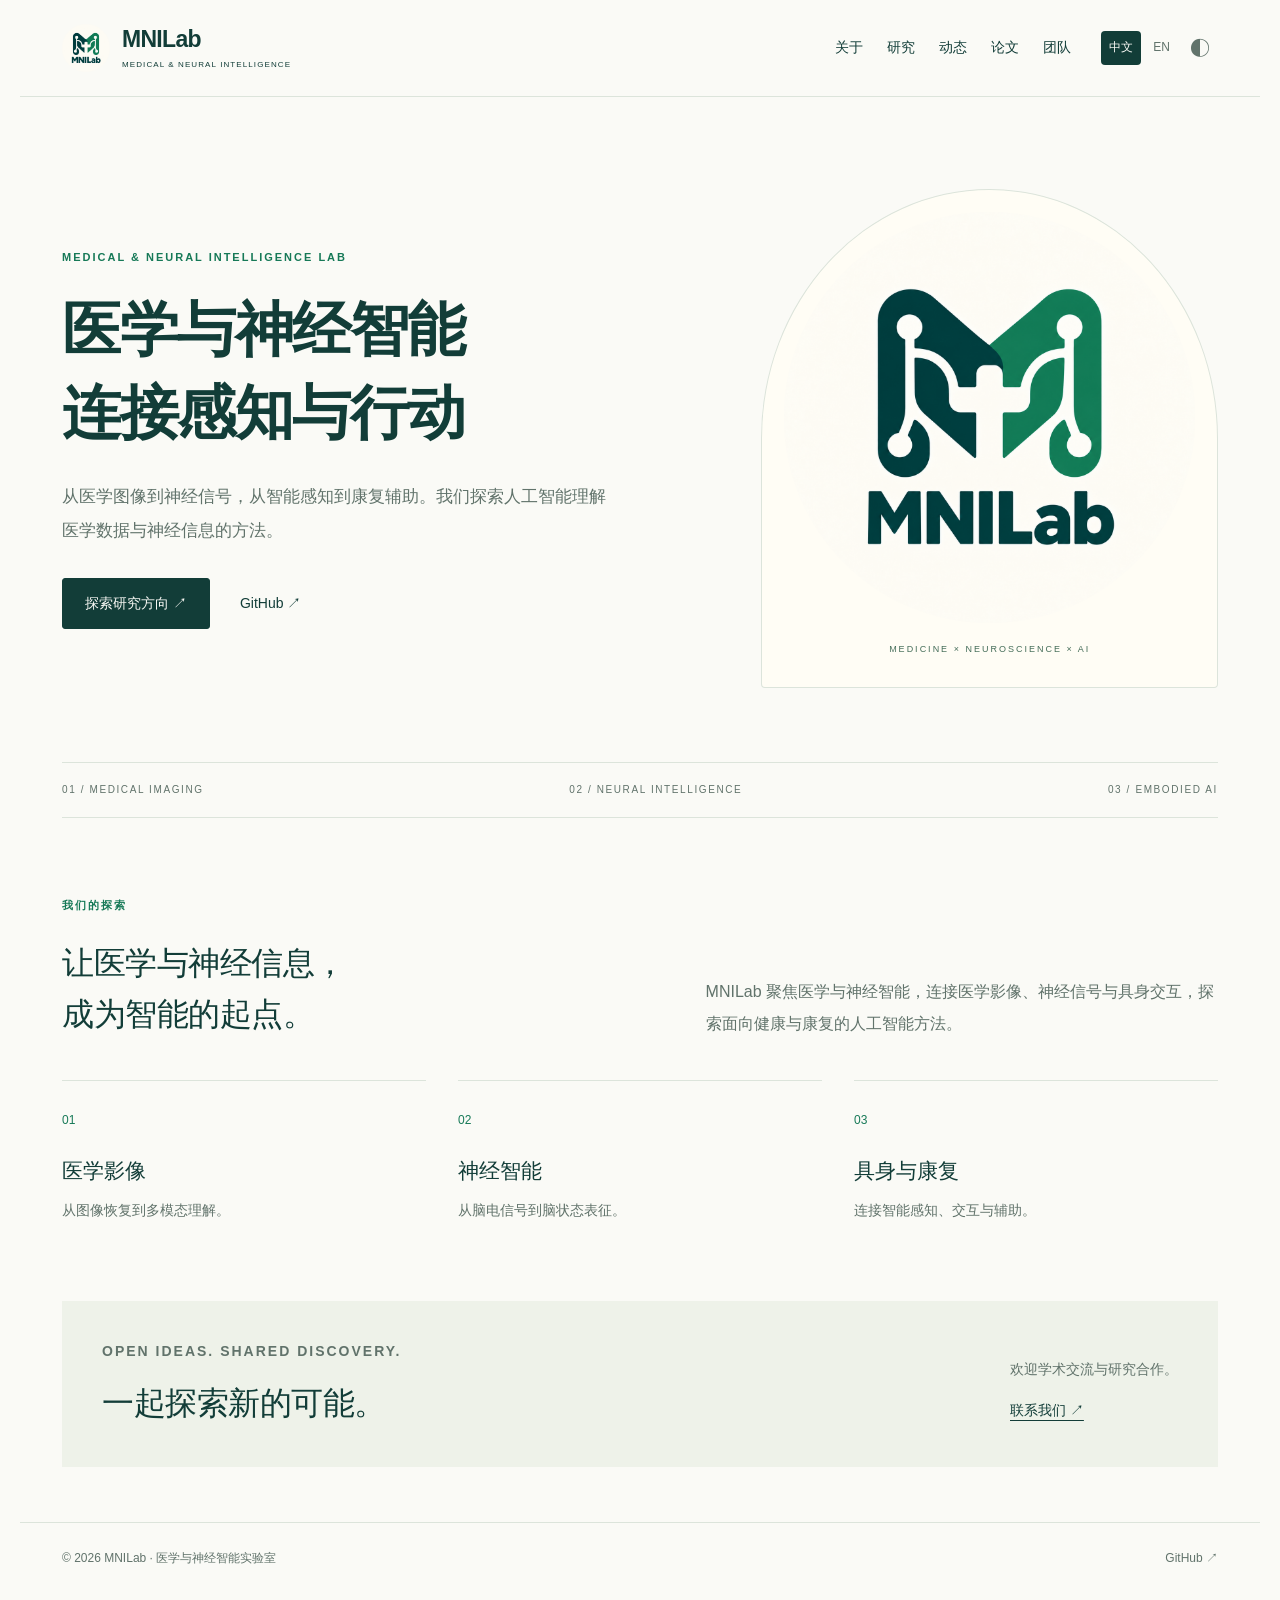
==== index.html @ 610d504a "Launch bilingual MNILab website" ====
<!doctype html><html lang="zh-CN"><head><meta charset="utf-8"><meta name="viewport" content="width=device-width,initial-scale=1"><meta name="description" content="MNILab · 医学与神经智能实验室 · Medical and Neural Intelligence Lab"><title>MNILab | 医学与神经智能实验室</title><link rel="icon" href="logo.png"><link rel="stylesheet" href="style.css"><script src="script.js" defer></script></head><body><a class="skip" href="#main">Skip to content</a><header><a class="brand" href="#"><img src="logo.png" alt=""><strong>MNILab<span>MEDICAL & NEURAL INTELLIGENCE</span></strong></a><nav aria-label="Main navigation"><a href="#about"><span class="" data-zh="关于" data-en="About">关于</span></a><a href="research.html"><span class="" data-zh="研究" data-en="Research">研究</span></a><a href="news.html"><span class="" data-zh="动态" data-en="News">动态</span></a><a href="publications.html"><span class="" data-zh="论文" data-en="Publications">论文</span></a><a href="people.html"><span class="" data-zh="团队" data-en="People">团队</span></a></nav><div class="controls"><button data-lang="zh" aria-pressed="true">中文</button><button data-lang="en" aria-pressed="false">EN</button><button id="theme" aria-label="切换明暗主题" aria-pressed="false">◐</button></div></header><main id="main"><section class="hero" id="about"><div><p class="eyebrow">MEDICAL & NEURAL INTELLIGENCE LAB</p><h1 class="" data-zh="医学与神经智能&lt;br&gt;连接感知与行动" data-en="Medical &amp; Neural&lt;br&gt;Intelligence">医学与神经智能<br>连接感知与行动</h1><p class="lead" data-zh="从医学图像到神经信号，从智能感知到康复辅助。我们探索人工智能理解医学数据与神经信息的方法。" data-en="From medical images to neural signals, from intelligent perception to rehabilitation assistance. We explore AI methods for understanding medical data and neural information.">从医学图像到神经信号，从智能感知到康复辅助。我们探索人工智能理解医学数据与神经信息的方法。</p><div class="actions"><a class="button" href="research.html"><span class="" data-zh="探索研究方向 ↗" data-en="Explore our research ↗">探索研究方向 ↗</span></a><a href="https://github.com/MNILab-CN" target="_blank" rel="noopener">GitHub ↗</a></div></div><figure class="hero-mark"><img src="logo.png" alt="MNILab logo"><figcaption>MEDICINE × NEUROSCIENCE × AI</figcaption></figure></section><div class="discipline-strip"><span>01 / MEDICAL IMAGING</span><span>02 / NEURAL INTELLIGENCE</span><span>03 / EMBODIED AI</span></div><section class="overview"><div><p class="eyebrow" data-zh="我们的探索" data-en="OUR FOCUS">我们的探索</p><h2 class="" data-zh="让医学与神经信息，&lt;br&gt;成为智能的起点。" data-en="Intelligence begins with&lt;br&gt;medical and neural insight.">让医学与神经信息，<br>成为智能的起点。</h2></div><p class="" data-zh="MNILab 聚焦医学与神经智能，连接医学影像、神经信号与具身交互，探索面向健康与康复的人工智能方法。" data-en="MNILab explores medical and neural intelligence, connecting medical imaging, neural signals and embodied interaction to develop AI methods for health and rehabilitation.">MNILab 聚焦医学与神经智能，连接医学影像、神经信号与具身交互，探索面向健康与康复的人工智能方法。</p></section><div class="research-grid"><article><span class="index">01</span><h3 class="" data-zh="医学影像" data-en="Medical imaging">医学影像</h3><p class="" data-zh="从图像恢复到多模态理解。" data-en="From image restoration to multimodal understanding.">从图像恢复到多模态理解。</p></article><article><span class="index">02</span><h3 class="" data-zh="神经智能" data-en="Neural intelligence">神经智能</h3><p class="" data-zh="从脑电信号到脑状态表征。" data-en="From EEG signals to brain-state representations.">从脑电信号到脑状态表征。</p></article><article><span class="index">03</span><h3 class="" data-zh="具身与康复" data-en="Embodied AI &amp; rehabilitation">具身与康复</h3><p class="" data-zh="连接智能感知、交互与辅助。" data-en="Connecting intelligent perception, interaction and assistance.">连接智能感知、交互与辅助。</p></article></div><section class="contact"><div><p class="eyebrow">OPEN IDEAS. SHARED DISCOVERY.</p><h2 class="" data-zh="一起探索新的可能。" data-en="Explore what comes next.">一起探索新的可能。</h2></div><div><p class="" data-zh="欢迎学术交流与研究合作。" data-en="We welcome academic exchange and research collaboration.">欢迎学术交流与研究合作。</p><a href="mailto:Jf.Jacob.Wang@gmail.com"><span class="" data-zh="联系我们 ↗" data-en="Get in touch ↗">联系我们 ↗</span></a></div></section></main><footer><span>© 2026 MNILab · <span class="" data-zh="医学与神经智能实验室" data-en="Medical and Neural Intelligence Lab">医学与神经智能实验室</span></span><a href="https://github.com/MNILab-CN">GitHub ↗</a></footer></body></html>
---- style.css ----
:root{--bg:#fafaf6;--ink:#123d38;--muted:#61736b;--line:#dce4db;--accent:#167957;--panel:#eef2e9}*{box-sizing:border-box}html{scroll-behavior:smooth;scroll-padding-top:100px}body{margin:0;background:var(--bg);color:var(--ink);font:16px/1.8 "PingFang SC","Microsoft YaHei",-apple-system,BlinkMacSystemFont,"Segoe UI",sans-serif;-webkit-font-smoothing:antialiased}a{color:inherit;text-decoration:none}a:hover{color:var(--accent)}a:focus-visible,button:focus-visible{outline:2px solid var(--accent);outline-offset:6px}button{font:inherit;cursor:pointer}header,main,footer{max-width:1240px;margin:auto}header{display:flex;align-items:center;gap:30px;padding:24px 42px;border-bottom:1px solid var(--line)}.brand{display:flex;align-items:center;gap:12px;margin-right:auto}.brand img{width:48px;height:48px;object-fit:cover;border-radius:50%}.brand strong{font-size:23px;line-height:1.2;letter-spacing:-.7px}.brand strong span{display:block;font-size:8px;font-weight:500;letter-spacing:1.1px;margin-top:6px}nav{display:flex;gap:24px;font-size:14px}.controls{display:flex;gap:4px}.controls button{border:0;background:none;color:var(--muted);font-size:12px;padding:6px 8px;border-radius:4px}.controls button[aria-pressed=true]{background:var(--ink);color:var(--bg)}#theme{font-size:20px;line-height:1}main{padding:0 42px}.hero{display:grid;grid-template-columns:1.4fr 1fr;align-items:center;gap:60px;padding:92px 0 74px}.eyebrow{font-size:11px;letter-spacing:2px;font-weight:600;color:var(--accent);margin:0 0 22px}h1{font-size:clamp(38px,4.6vw,60px);line-height:1.4;letter-spacing:-1.5px;margin:0 0 26px;font-weight:600}html[lang=en] h1{font-size:64px;line-height:1.12;letter-spacing:-3px}.lead{max-width:560px;color:var(--muted);font-size:17px;line-height:2;margin:0 0 30px}.actions{display:flex;align-items:center;gap:30px;font-size:14px}.button{display:inline-block;padding:12px 22px;border:1px solid var(--ink);border-radius:3px;background:var(--ink);color:var(--bg)}.button:hover{background:var(--accent);color:var(--bg);border-color:var(--accent)}.hero-mark{margin:0;position:relative;border:1px solid var(--line);padding:22px;background:#fffdf5;border-radius:50% 50% 4px 4px}.hero-mark img{display:block;width:100%;border-radius:50%}.hero-mark figcaption{text-align:center;font-size:9px;letter-spacing:2px;color:#456d59;margin:18px 0 8px}.discipline-strip{display:flex;justify-content:space-between;border-top:1px solid var(--line);border-bottom:1px solid var(--line);padding:18px 0;font-size:10px;letter-spacing:1.6px;color:var(--muted)}.overview{display:grid;grid-template-columns:1.1fr 1fr;gap:80px;padding:78px 0 40px;align-items:end}h2{font-size:32px;font-weight:500;line-height:1.6;letter-spacing:-.5px;margin:0}.overview>p{font-size:16px;color:var(--muted);line-height:2;margin:0}.research-grid{display:grid;grid-template-columns:repeat(3,1fr);gap:32px;padding-bottom:78px}.research-grid article{border-top:1px solid var(--line);padding-top:24px}.index{font-size:12px;color:var(--accent)}h3{font-size:21px;font-weight:500;margin:18px 0 8px}.research-grid p{color:var(--muted);font-size:14px;margin:0}.contact{padding:38px 40px;background:var(--panel);display:flex;align-items:center;justify-content:space-between;gap:35px;margin-bottom:55px}.contact .eyebrow{margin-bottom:14px}.contact p{color:var(--muted);font-size:14px}.contact a{font-size:14px;text-decoration:underline;text-underline-offset:5px}footer{padding:25px 42px 35px;border-top:1px solid var(--line);display:flex;justify-content:space-between;font-size:12px;color:var(--muted)}.placeholder{min-height:65vh;padding:100px 0}.skip{position:absolute;top:-100px}.skip:focus{top:0;background:var(--bg);padding:10px}html[data-theme=dark]{color-scheme:dark;--bg:#11231f;--ink:#e3ede5;--muted:#a6b9ac;--line:#32473d;--accent:#94cdb0;--panel:#1c332b}html[data-theme=dark] .hero-mark{border-color:#45634f}@media(max-width:1000px){header{flex-wrap:wrap;gap:16px}nav{order:3;width:100%;justify-content:center}.hero{gap:35px;padding-top:65px}html[lang=en] h1{font-size:48px}.overview{gap:35px}}@media(max-width:650px){header,main,footer{padding-left:22px;padding-right:22px}.brand strong{font-size:21px}.brand strong span{font-size:7px}nav{justify-content:space-between;gap:10px;font-size:13px}.hero{grid-template-columns:1fr;gap:35px;padding:48px 0}.hero-mark{max-width:285px;justify-self:center;padding:15px}.hero h1{font-size:36px;letter-spacing:0}html[lang=en] .hero h1{font-size:45px}.lead{font-size:15px}.eyebrow{font-size:9px;letter-spacing:1.5px}.discipline-strip{flex-wrap:wrap;gap:8px 20px;font-size:8px;letter-spacing:.8px}.overview{grid-template-columns:1fr;gap:22px;padding-top:48px}h2{font-size:27px}.research-grid{grid-template-columns:1fr;gap:26px;padding-bottom:45px}.research-grid article{padding-top:15px}h3{margin-top:10px}.contact{padding:26px;display:block}.contact>div+div{margin-top:22px}footer{font-size:10px;gap:20px}.placeholder{padding:60px 0}.placeholder h1{font-size:38px}}@media(prefers-reduced-motion:reduce){html{scroll-behavior:auto}}
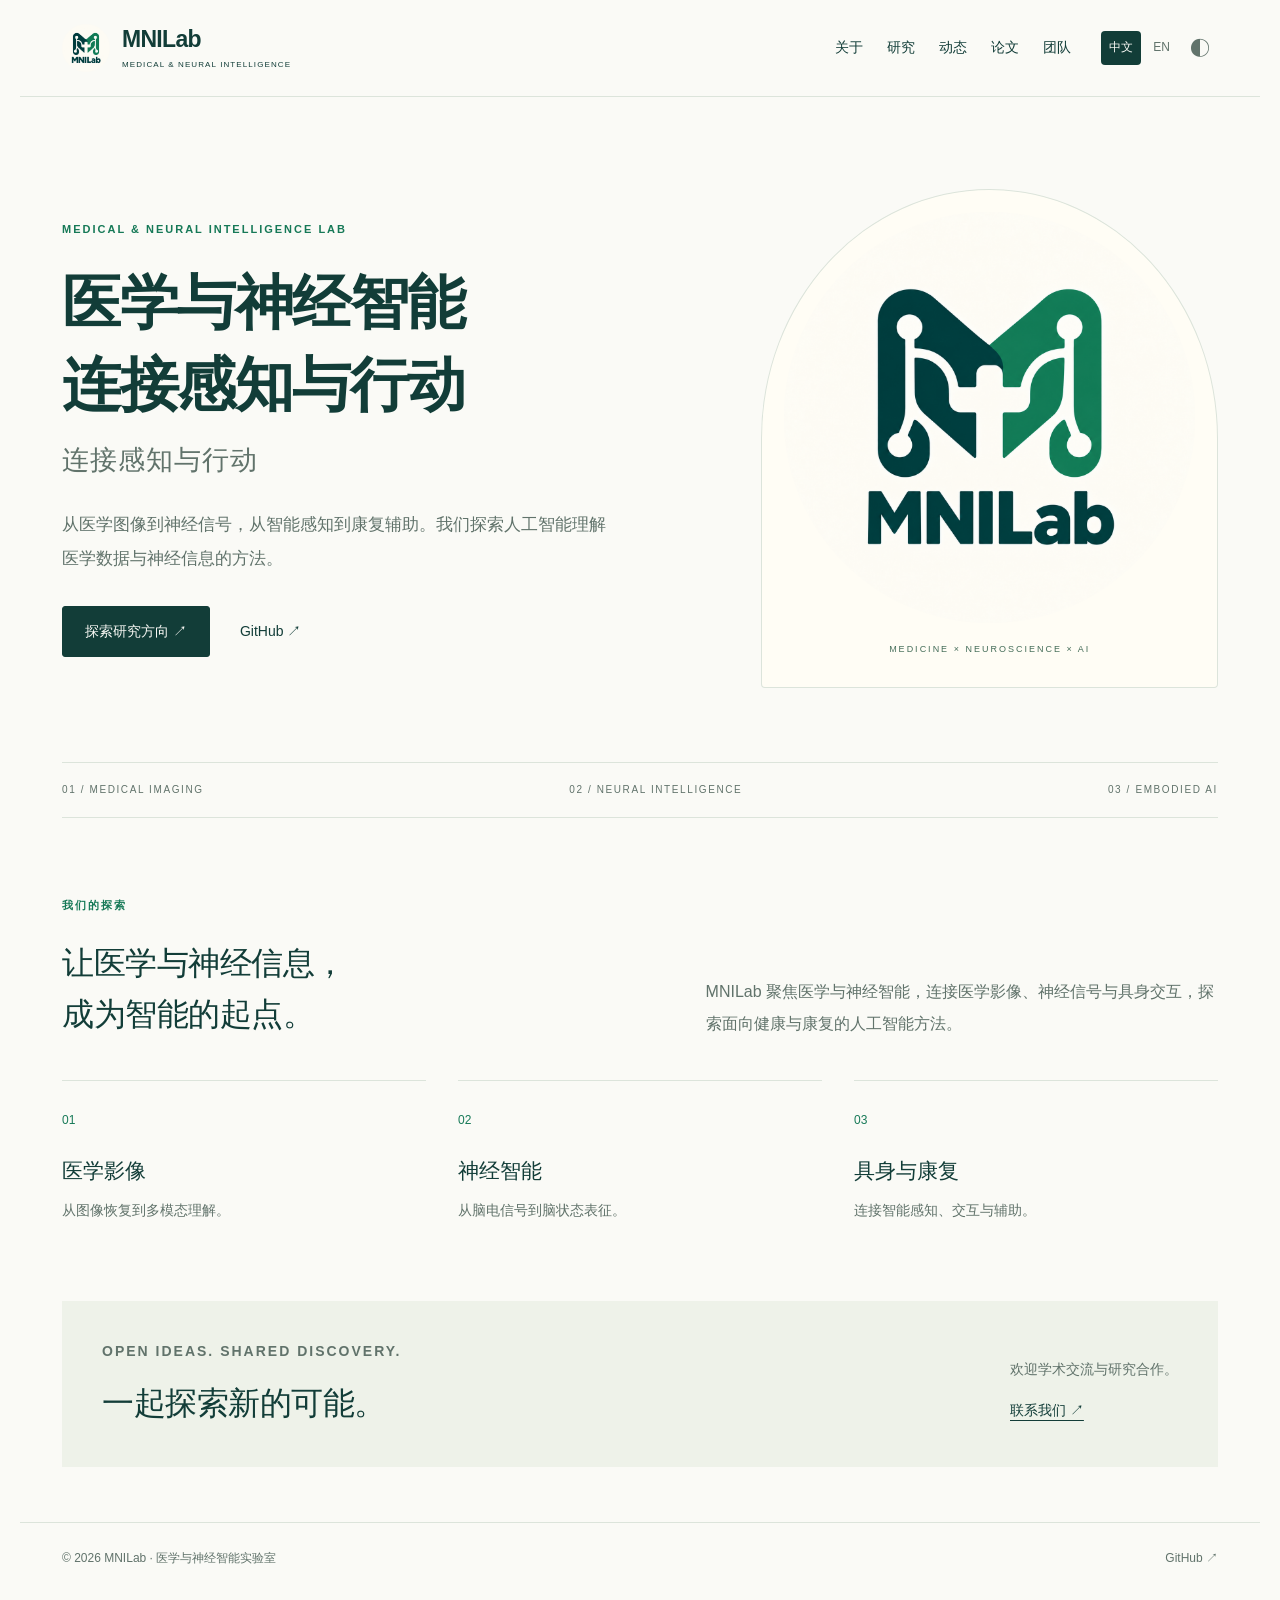
==== commit 1f86757a: "Make homepage tagline smaller than lab name" ====
--- a/index.html
+++ b/index.html
@@ -1 +1 @@
-<!doctype html><html lang="zh-CN"><head><meta charset="utf-8"><meta name="viewport" content="width=device-width,initial-scale=1"><meta name="description" content="MNILab · 医学与神经智能实验室 · Medical and Neural Intelligence Lab"><title>MNILab | 医学与神经智能实验室</title><link rel="icon" href="logo.png"><link rel="stylesheet" href="style.css"><script src="script.js" defer></script></head><body><a class="skip" href="#main">Skip to content</a><header><a class="brand" href="#"><img src="logo.png" alt=""><strong>MNILab<span>MEDICAL & NEURAL INTELLIGENCE</span></strong></a><nav aria-label="Main navigation"><a href="#about"><span class="" data-zh="关于" data-en="About">关于</span></a><a href="research.html"><span class="" data-zh="研究" data-en="Research">研究</span></a><a href="news.html"><span class="" data-zh="动态" data-en="News">动态</span></a><a href="publications.html"><span class="" data-zh="论文" data-en="Publications">论文</span></a><a href="people.html"><span class="" data-zh="团队" data-en="People">团队</span></a></nav><div class="controls"><button data-lang="zh" aria-pressed="true">中文</button><button data-lang="en" aria-pressed="false">EN</button><button id="theme" aria-label="切换明暗主题" aria-pressed="false">◐</button></div></header><main id="main"><section class="hero" id="about"><div><p class="eyebrow">MEDICAL & NEURAL INTELLIGENCE LAB</p><h1 class="" data-zh="医学与神经智能&lt;br&gt;连接感知与行动" data-en="Medical &amp; Neural&lt;br&gt;Intelligence">医学与神经智能<br>连接感知与行动</h1><p class="lead" data-zh="从医学图像到神经信号，从智能感知到康复辅助。我们探索人工智能理解医学数据与神经信息的方法。" data-en="From medical images to neural signals, from intelligent perception to rehabilitation assistance. We explore AI methods for understanding medical data and neural information.">从医学图像到神经信号，从智能感知到康复辅助。我们探索人工智能理解医学数据与神经信息的方法。</p><div class="actions"><a class="button" href="research.html"><span class="" data-zh="探索研究方向 ↗" data-en="Explore our research ↗">探索研究方向 ↗</span></a><a href="https://github.com/MNILab-CN" target="_blank" rel="noopener">GitHub ↗</a></div></div><figure class="hero-mark"><img src="logo.png" alt="MNILab logo"><figcaption>MEDICINE × NEUROSCIENCE × AI</figcaption></figure></section><div class="discipline-strip"><span>01 / MEDICAL IMAGING</span><span>02 / NEURAL INTELLIGENCE</span><span>03 / EMBODIED AI</span></div><section class="overview"><div><p class="eyebrow" data-zh="我们的探索" data-en="OUR FOCUS">我们的探索</p><h2 class="" data-zh="让医学与神经信息，&lt;br&gt;成为智能的起点。" data-en="Intelligence begins with&lt;br&gt;medical and neural insight.">让医学与神经信息，<br>成为智能的起点。</h2></div><p class="" data-zh="MNILab 聚焦医学与神经智能，连接医学影像、神经信号与具身交互，探索面向健康与康复的人工智能方法。" data-en="MNILab explores medical and neural intelligence, connecting medical imaging, neural signals and embodied interaction to develop AI methods for health and rehabilitation.">MNILab 聚焦医学与神经智能，连接医学影像、神经信号与具身交互，探索面向健康与康复的人工智能方法。</p></section><div class="research-grid"><article><span class="index">01</span><h3 class="" data-zh="医学影像" data-en="Medical imaging">医学影像</h3><p class="" data-zh="从图像恢复到多模态理解。" data-en="From image restoration to multimodal understanding.">从图像恢复到多模态理解。</p></article><article><span class="index">02</span><h3 class="" data-zh="神经智能" data-en="Neural intelligence">神经智能</h3><p class="" data-zh="从脑电信号到脑状态表征。" data-en="From EEG signals to brain-state representations.">从脑电信号到脑状态表征。</p></article><article><span class="index">03</span><h3 class="" data-zh="具身与康复" data-en="Embodied AI &amp; rehabilitation">具身与康复</h3><p class="" data-zh="连接智能感知、交互与辅助。" data-en="Connecting intelligent perception, interaction and assistance.">连接智能感知、交互与辅助。</p></article></div><section class="contact"><div><p class="eyebrow">OPEN IDEAS. SHARED DISCOVERY.</p><h2 class="" data-zh="一起探索新的可能。" data-en="Explore what comes next.">一起探索新的可能。</h2></div><div><p class="" data-zh="欢迎学术交流与研究合作。" data-en="We welcome academic exchange and research collaboration.">欢迎学术交流与研究合作。</p><a href="mailto:Jf.Jacob.Wang@gmail.com"><span class="" data-zh="联系我们 ↗" data-en="Get in touch ↗">联系我们 ↗</span></a></div></section></main><footer><span>© 2026 MNILab · <span class="" data-zh="医学与神经智能实验室" data-en="Medical and Neural Intelligence Lab">医学与神经智能实验室</span></span><a href="https://github.com/MNILab-CN">GitHub ↗</a></footer></body></html>+<!doctype html><html lang="zh-CN"><head><meta charset="utf-8"><meta name="viewport" content="width=device-width,initial-scale=1"><meta name="description" content="MNILab · 医学与神经智能实验室 · Medical and Neural Intelligence Lab"><title>MNILab | 医学与神经智能实验室</title><link rel="icon" href="logo.png"><link rel="stylesheet" href="style.css"><script src="script.js" defer></script><style>.hero h1{margin-bottom:12px}.hero-tagline{font-size:27px;line-height:1.6;font-weight:400;color:var(--muted);margin:0 0 26px;letter-spacing:.04em}@media(max-width:650px){.hero-tagline{font-size:21px;letter-spacing:.02em}}</style></head><body><a class="skip" href="#main">Skip to content</a><header><a class="brand" href="#"><img src="logo.png" alt=""><strong>MNILab<span>MEDICAL & NEURAL INTELLIGENCE</span></strong></a><nav aria-label="Main navigation"><a href="#about"><span class="" data-zh="关于" data-en="About">关于</span></a><a href="research.html"><span class="" data-zh="研究" data-en="Research">研究</span></a><a href="news.html"><span class="" data-zh="动态" data-en="News">动态</span></a><a href="publications.html"><span class="" data-zh="论文" data-en="Publications">论文</span></a><a href="people.html"><span class="" data-zh="团队" data-en="People">团队</span></a></nav><div class="controls"><button data-lang="zh" aria-pressed="true">中文</button><button data-lang="en" aria-pressed="false">EN</button><button id="theme" aria-label="切换明暗主题" aria-pressed="false">◐</button></div></header><main id="main"><section class="hero" id="about"><div><p class="eyebrow">MEDICAL & NEURAL INTELLIGENCE LAB</p><h1 class="" data-zh="医学与神经智能&lt;br&gt;连接感知与行动" data-en="Medical &amp; Neural&lt;br&gt;Intelligence">医学与神经智能</h1><p class="hero-tagline" data-zh="连接感知与行动" data-en="Connecting perception and action">连接感知与行动</p><p class="lead" data-zh="从医学图像到神经信号，从智能感知到康复辅助。我们探索人工智能理解医学数据与神经信息的方法。" data-en="From medical images to neural signals, from intelligent perception to rehabilitation assistance. We explore AI methods for understanding medical data and neural information.">从医学图像到神经信号，从智能感知到康复辅助。我们探索人工智能理解医学数据与神经信息的方法。</p><div class="actions"><a class="button" href="research.html"><span class="" data-zh="探索研究方向 ↗" data-en="Explore our research ↗">探索研究方向 ↗</span></a><a href="https://github.com/MNILab-CN" target="_blank" rel="noopener">GitHub ↗</a></div></div><figure class="hero-mark"><img src="logo.png" alt="MNILab logo"><figcaption>MEDICINE × NEUROSCIENCE × AI</figcaption></figure></section><div class="discipline-strip"><span>01 / MEDICAL IMAGING</span><span>02 / NEURAL INTELLIGENCE</span><span>03 / EMBODIED AI</span></div><section class="overview"><div><p class="eyebrow" data-zh="我们的探索" data-en="OUR FOCUS">我们的探索</p><h2 class="" data-zh="让医学与神经信息，&lt;br&gt;成为智能的起点。" data-en="Intelligence begins with&lt;br&gt;medical and neural insight.">让医学与神经信息，<br>成为智能的起点。</h2></div><p class="" data-zh="MNILab 聚焦医学与神经智能，连接医学影像、神经信号与具身交互，探索面向健康与康复的人工智能方法。" data-en="MNILab explores medical and neural intelligence, connecting medical imaging, neural signals and embodied interaction to develop AI methods for health and rehabilitation.">MNILab 聚焦医学与神经智能，连接医学影像、神经信号与具身交互，探索面向健康与康复的人工智能方法。</p></section><div class="research-grid"><article><span class="index">01</span><h3 class="" data-zh="医学影像" data-en="Medical imaging">医学影像</h3><p class="" data-zh="从图像恢复到多模态理解。" data-en="From image restoration to multimodal understanding.">从图像恢复到多模态理解。</p></article><article><span class="index">02</span><h3 class="" data-zh="神经智能" data-en="Neural intelligence">神经智能</h3><p class="" data-zh="从脑电信号到脑状态表征。" data-en="From EEG signals to brain-state representations.">从脑电信号到脑状态表征。</p></article><article><span class="index">03</span><h3 class="" data-zh="具身与康复" data-en="Embodied AI &amp; rehabilitation">具身与康复</h3><p class="" data-zh="连接智能感知、交互与辅助。" data-en="Connecting intelligent perception, interaction and assistance.">连接智能感知、交互与辅助。</p></article></div><section class="contact"><div><p class="eyebrow">OPEN IDEAS. SHARED DISCOVERY.</p><h2 class="" data-zh="一起探索新的可能。" data-en="Explore what comes next.">一起探索新的可能。</h2></div><div><p class="" data-zh="欢迎学术交流与研究合作。" data-en="We welcome academic exchange and research collaboration.">欢迎学术交流与研究合作。</p><a href="mailto:Jf.Jacob.Wang@gmail.com"><span class="" data-zh="联系我们 ↗" data-en="Get in touch ↗">联系我们 ↗</span></a></div></section></main><footer><span>© 2026 MNILab · <span class="" data-zh="医学与神经智能实验室" data-en="Medical and Neural Intelligence Lab">医学与神经智能实验室</span></span><a href="https://github.com/MNILab-CN">GitHub ↗</a></footer></body></html>
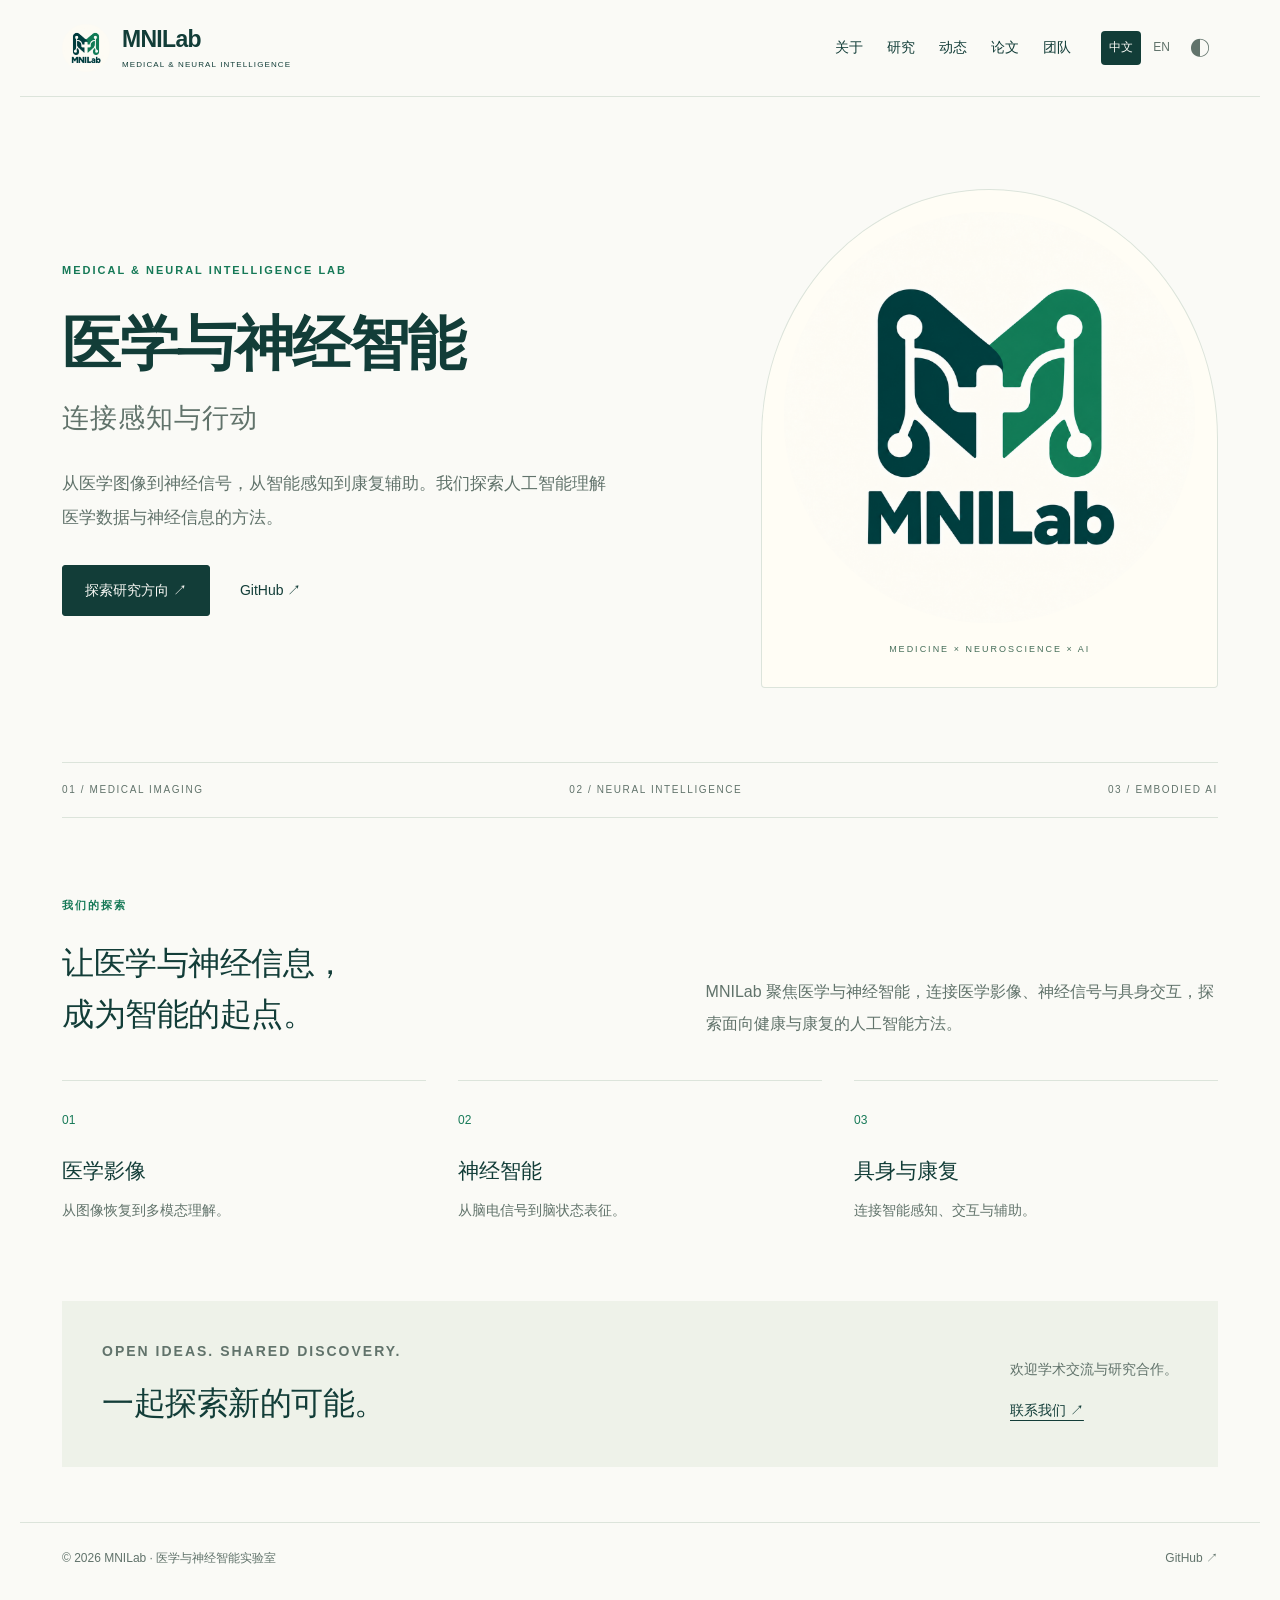
==== commit d9a3f22e: "Preserve tagline hierarchy during language switching" ====
--- a/index.html
+++ b/index.html
@@ -1 +1 @@
-<!doctype html><html lang="zh-CN"><head><meta charset="utf-8"><meta name="viewport" content="width=device-width,initial-scale=1"><meta name="description" content="MNILab · 医学与神经智能实验室 · Medical and Neural Intelligence Lab"><title>MNILab | 医学与神经智能实验室</title><link rel="icon" href="logo.png"><link rel="stylesheet" href="style.css"><script src="script.js" defer></script><style>.hero h1{margin-bottom:12px}.hero-tagline{font-size:27px;line-height:1.6;font-weight:400;color:var(--muted);margin:0 0 26px;letter-spacing:.04em}@media(max-width:650px){.hero-tagline{font-size:21px;letter-spacing:.02em}}</style></head><body><a class="skip" href="#main">Skip to content</a><header><a class="brand" href="#"><img src="logo.png" alt=""><strong>MNILab<span>MEDICAL & NEURAL INTELLIGENCE</span></strong></a><nav aria-label="Main navigation"><a href="#about"><span class="" data-zh="关于" data-en="About">关于</span></a><a href="research.html"><span class="" data-zh="研究" data-en="Research">研究</span></a><a href="news.html"><span class="" data-zh="动态" data-en="News">动态</span></a><a href="publications.html"><span class="" data-zh="论文" data-en="Publications">论文</span></a><a href="people.html"><span class="" data-zh="团队" data-en="People">团队</span></a></nav><div class="controls"><button data-lang="zh" aria-pressed="true">中文</button><button data-lang="en" aria-pressed="false">EN</button><button id="theme" aria-label="切换明暗主题" aria-pressed="false">◐</button></div></header><main id="main"><section class="hero" id="about"><div><p class="eyebrow">MEDICAL & NEURAL INTELLIGENCE LAB</p><h1 class="" data-zh="医学与神经智能&lt;br&gt;连接感知与行动" data-en="Medical &amp; Neural&lt;br&gt;Intelligence">医学与神经智能</h1><p class="hero-tagline" data-zh="连接感知与行动" data-en="Connecting perception and action">连接感知与行动</p><p class="lead" data-zh="从医学图像到神经信号，从智能感知到康复辅助。我们探索人工智能理解医学数据与神经信息的方法。" data-en="From medical images to neural signals, from intelligent perception to rehabilitation assistance. We explore AI methods for understanding medical data and neural information.">从医学图像到神经信号，从智能感知到康复辅助。我们探索人工智能理解医学数据与神经信息的方法。</p><div class="actions"><a class="button" href="research.html"><span class="" data-zh="探索研究方向 ↗" data-en="Explore our research ↗">探索研究方向 ↗</span></a><a href="https://github.com/MNILab-CN" target="_blank" rel="noopener">GitHub ↗</a></div></div><figure class="hero-mark"><img src="logo.png" alt="MNILab logo"><figcaption>MEDICINE × NEUROSCIENCE × AI</figcaption></figure></section><div class="discipline-strip"><span>01 / MEDICAL IMAGING</span><span>02 / NEURAL INTELLIGENCE</span><span>03 / EMBODIED AI</span></div><section class="overview"><div><p class="eyebrow" data-zh="我们的探索" data-en="OUR FOCUS">我们的探索</p><h2 class="" data-zh="让医学与神经信息，&lt;br&gt;成为智能的起点。" data-en="Intelligence begins with&lt;br&gt;medical and neural insight.">让医学与神经信息，<br>成为智能的起点。</h2></div><p class="" data-zh="MNILab 聚焦医学与神经智能，连接医学影像、神经信号与具身交互，探索面向健康与康复的人工智能方法。" data-en="MNILab explores medical and neural intelligence, connecting medical imaging, neural signals and embodied interaction to develop AI methods for health and rehabilitation.">MNILab 聚焦医学与神经智能，连接医学影像、神经信号与具身交互，探索面向健康与康复的人工智能方法。</p></section><div class="research-grid"><article><span class="index">01</span><h3 class="" data-zh="医学影像" data-en="Medical imaging">医学影像</h3><p class="" data-zh="从图像恢复到多模态理解。" data-en="From image restoration to multimodal understanding.">从图像恢复到多模态理解。</p></article><article><span class="index">02</span><h3 class="" data-zh="神经智能" data-en="Neural intelligence">神经智能</h3><p class="" data-zh="从脑电信号到脑状态表征。" data-en="From EEG signals to brain-state representations.">从脑电信号到脑状态表征。</p></article><article><span class="index">03</span><h3 class="" data-zh="具身与康复" data-en="Embodied AI &amp; rehabilitation">具身与康复</h3><p class="" data-zh="连接智能感知、交互与辅助。" data-en="Connecting intelligent perception, interaction and assistance.">连接智能感知、交互与辅助。</p></article></div><section class="contact"><div><p class="eyebrow">OPEN IDEAS. SHARED DISCOVERY.</p><h2 class="" data-zh="一起探索新的可能。" data-en="Explore what comes next.">一起探索新的可能。</h2></div><div><p class="" data-zh="欢迎学术交流与研究合作。" data-en="We welcome academic exchange and research collaboration.">欢迎学术交流与研究合作。</p><a href="mailto:Jf.Jacob.Wang@gmail.com"><span class="" data-zh="联系我们 ↗" data-en="Get in touch ↗">联系我们 ↗</span></a></div></section></main><footer><span>© 2026 MNILab · <span class="" data-zh="医学与神经智能实验室" data-en="Medical and Neural Intelligence Lab">医学与神经智能实验室</span></span><a href="https://github.com/MNILab-CN">GitHub ↗</a></footer></body></html>+<!doctype html><html lang="zh-CN"><head><meta charset="utf-8"><meta name="viewport" content="width=device-width,initial-scale=1"><meta name="description" content="MNILab · 医学与神经智能实验室 · Medical and Neural Intelligence Lab"><title>MNILab | 医学与神经智能实验室</title><link rel="icon" href="logo.png"><link rel="stylesheet" href="style.css"><script src="script.js" defer></script><style>.hero h1{margin-bottom:12px}.hero-tagline{font-size:27px;line-height:1.6;font-weight:400;color:var(--muted);margin:0 0 26px;letter-spacing:.04em}@media(max-width:650px){.hero-tagline{font-size:21px;letter-spacing:.02em}}</style></head><body><a class="skip" href="#main">Skip to content</a><header><a class="brand" href="#"><img src="logo.png" alt=""><strong>MNILab<span>MEDICAL & NEURAL INTELLIGENCE</span></strong></a><nav aria-label="Main navigation"><a href="#about"><span class="" data-zh="关于" data-en="About">关于</span></a><a href="research.html"><span class="" data-zh="研究" data-en="Research">研究</span></a><a href="news.html"><span class="" data-zh="动态" data-en="News">动态</span></a><a href="publications.html"><span class="" data-zh="论文" data-en="Publications">论文</span></a><a href="people.html"><span class="" data-zh="团队" data-en="People">团队</span></a></nav><div class="controls"><button data-lang="zh" aria-pressed="true">中文</button><button data-lang="en" aria-pressed="false">EN</button><button id="theme" aria-label="切换明暗主题" aria-pressed="false">◐</button></div></header><main id="main"><section class="hero" id="about"><div><p class="eyebrow">MEDICAL & NEURAL INTELLIGENCE LAB</p><h1 class="" data-zh="医学与神经智能" data-en="Medical &amp; Neural&lt;br&gt;Intelligence">医学与神经智能</h1><p class="hero-tagline" data-zh="连接感知与行动" data-en="Connecting perception and action">连接感知与行动</p><p class="lead" data-zh="从医学图像到神经信号，从智能感知到康复辅助。我们探索人工智能理解医学数据与神经信息的方法。" data-en="From medical images to neural signals, from intelligent perception to rehabilitation assistance. We explore AI methods for understanding medical data and neural information.">从医学图像到神经信号，从智能感知到康复辅助。我们探索人工智能理解医学数据与神经信息的方法。</p><div class="actions"><a class="button" href="research.html"><span class="" data-zh="探索研究方向 ↗" data-en="Explore our research ↗">探索研究方向 ↗</span></a><a href="https://github.com/MNILab-CN" target="_blank" rel="noopener">GitHub ↗</a></div></div><figure class="hero-mark"><img src="logo.png" alt="MNILab logo"><figcaption>MEDICINE × NEUROSCIENCE × AI</figcaption></figure></section><div class="discipline-strip"><span>01 / MEDICAL IMAGING</span><span>02 / NEURAL INTELLIGENCE</span><span>03 / EMBODIED AI</span></div><section class="overview"><div><p class="eyebrow" data-zh="我们的探索" data-en="OUR FOCUS">我们的探索</p><h2 class="" data-zh="让医学与神经信息，&lt;br&gt;成为智能的起点。" data-en="Intelligence begins with&lt;br&gt;medical and neural insight.">让医学与神经信息，<br>成为智能的起点。</h2></div><p class="" data-zh="MNILab 聚焦医学与神经智能，连接医学影像、神经信号与具身交互，探索面向健康与康复的人工智能方法。" data-en="MNILab explores medical and neural intelligence, connecting medical imaging, neural signals and embodied interaction to develop AI methods for health and rehabilitation.">MNILab 聚焦医学与神经智能，连接医学影像、神经信号与具身交互，探索面向健康与康复的人工智能方法。</p></section><div class="research-grid"><article><span class="index">01</span><h3 class="" data-zh="医学影像" data-en="Medical imaging">医学影像</h3><p class="" data-zh="从图像恢复到多模态理解。" data-en="From image restoration to multimodal understanding.">从图像恢复到多模态理解。</p></article><article><span class="index">02</span><h3 class="" data-zh="神经智能" data-en="Neural intelligence">神经智能</h3><p class="" data-zh="从脑电信号到脑状态表征。" data-en="From EEG signals to brain-state representations.">从脑电信号到脑状态表征。</p></article><article><span class="index">03</span><h3 class="" data-zh="具身与康复" data-en="Embodied AI &amp; rehabilitation">具身与康复</h3><p class="" data-zh="连接智能感知、交互与辅助。" data-en="Connecting intelligent perception, interaction and assistance.">连接智能感知、交互与辅助。</p></article></div><section class="contact"><div><p class="eyebrow">OPEN IDEAS. SHARED DISCOVERY.</p><h2 class="" data-zh="一起探索新的可能。" data-en="Explore what comes next.">一起探索新的可能。</h2></div><div><p class="" data-zh="欢迎学术交流与研究合作。" data-en="We welcome academic exchange and research collaboration.">欢迎学术交流与研究合作。</p><a href="mailto:Jf.Jacob.Wang@gmail.com"><span class="" data-zh="联系我们 ↗" data-en="Get in touch ↗">联系我们 ↗</span></a></div></section></main><footer><span>© 2026 MNILab · <span class="" data-zh="医学与神经智能实验室" data-en="Medical and Neural Intelligence Lab">医学与神经智能实验室</span></span><a href="https://github.com/MNILab-CN">GitHub ↗</a></footer></body></html>
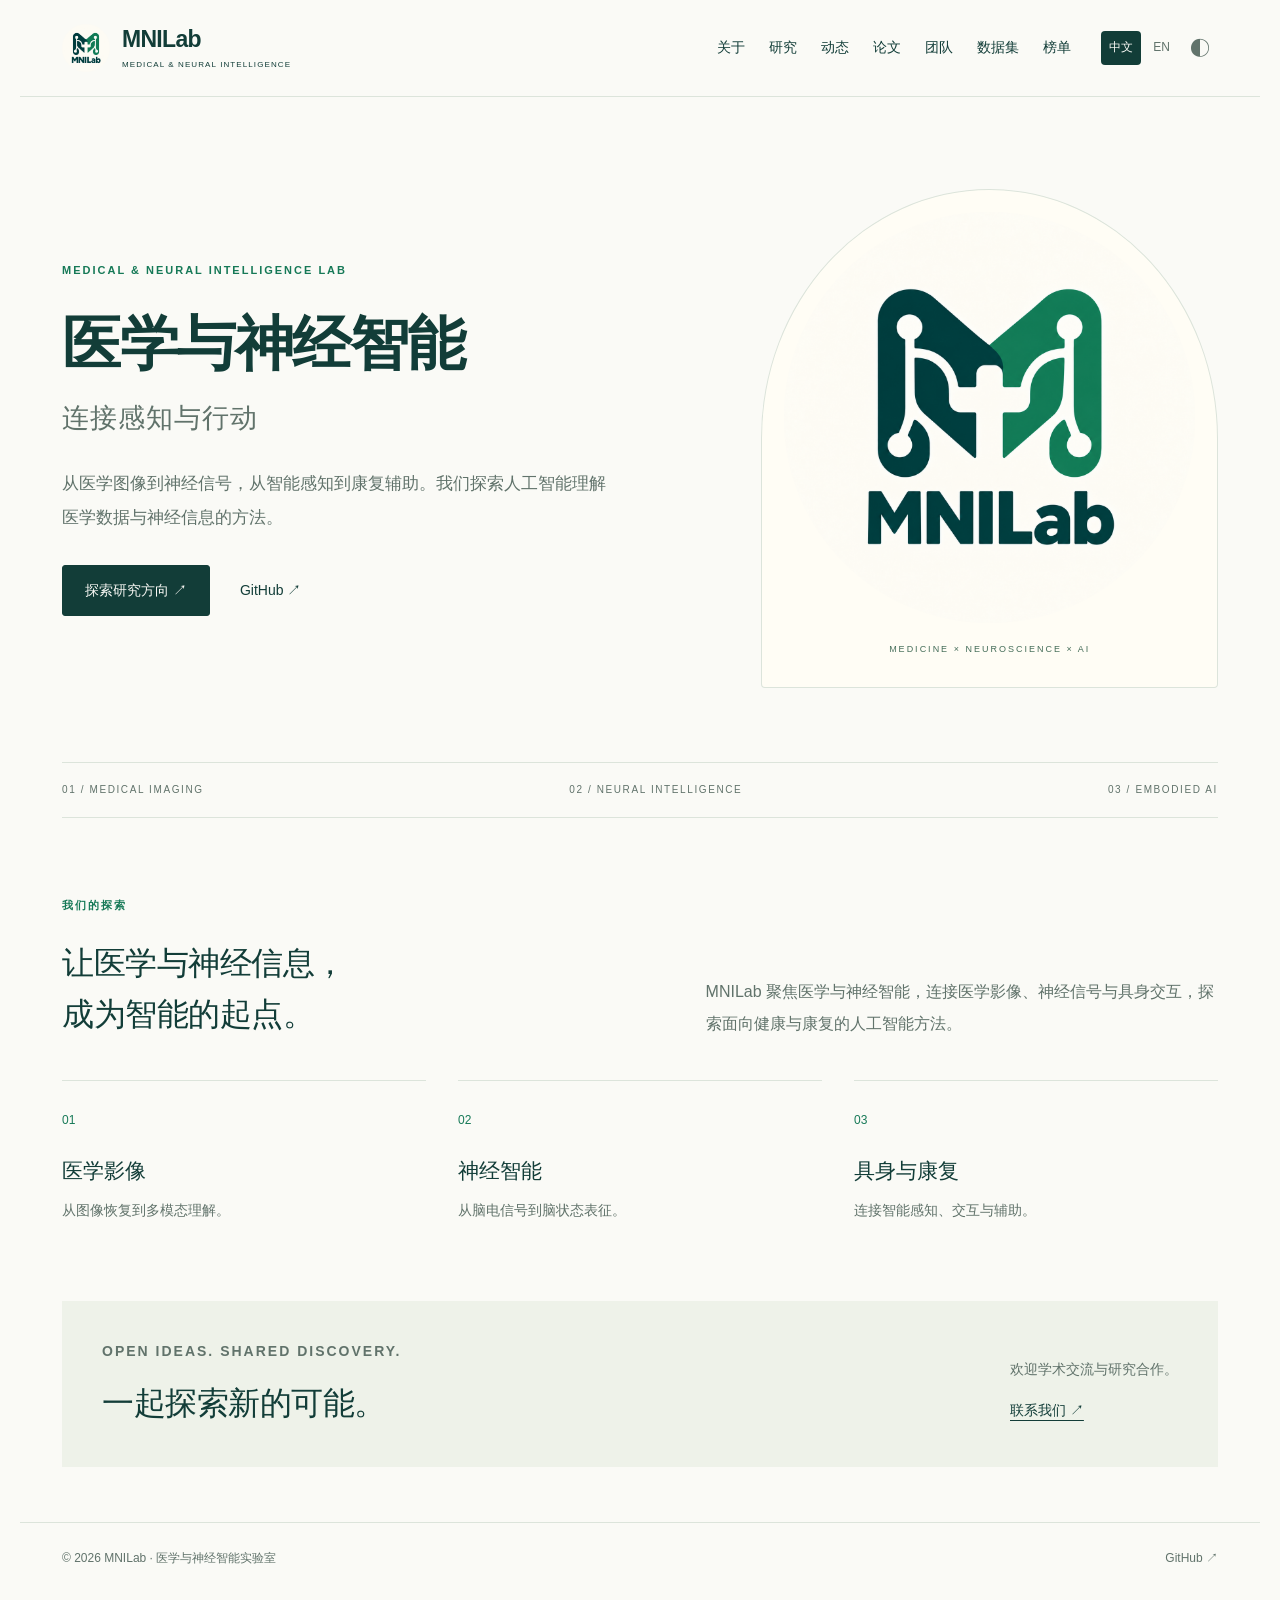
==== commit a47b3cd5: "Add datasets and leaderboard pages" ====
--- a/index.html
+++ b/index.html
@@ -1 +1 @@
-<!doctype html><html lang="zh-CN"><head><meta charset="utf-8"><meta name="viewport" content="width=device-width,initial-scale=1"><meta name="description" content="MNILab · 医学与神经智能实验室 · Medical and Neural Intelligence Lab"><title>MNILab | 医学与神经智能实验室</title><link rel="icon" href="logo.png"><link rel="stylesheet" href="style.css"><script src="script.js" defer></script><style>.hero h1{margin-bottom:12px}.hero-tagline{font-size:27px;line-height:1.6;font-weight:400;color:var(--muted);margin:0 0 26px;letter-spacing:.04em}@media(max-width:650px){.hero-tagline{font-size:21px;letter-spacing:.02em}}</style></head><body><a class="skip" href="#main">Skip to content</a><header><a class="brand" href="#"><img src="logo.png" alt=""><strong>MNILab<span>MEDICAL & NEURAL INTELLIGENCE</span></strong></a><nav aria-label="Main navigation"><a href="#about"><span class="" data-zh="关于" data-en="About">关于</span></a><a href="research.html"><span class="" data-zh="研究" data-en="Research">研究</span></a><a href="news.html"><span class="" data-zh="动态" data-en="News">动态</span></a><a href="publications.html"><span class="" data-zh="论文" data-en="Publications">论文</span></a><a href="people.html"><span class="" data-zh="团队" data-en="People">团队</span></a></nav><div class="controls"><button data-lang="zh" aria-pressed="true">中文</button><button data-lang="en" aria-pressed="false">EN</button><button id="theme" aria-label="切换明暗主题" aria-pressed="false">◐</button></div></header><main id="main"><section class="hero" id="about"><div><p class="eyebrow">MEDICAL & NEURAL INTELLIGENCE LAB</p><h1 class="" data-zh="医学与神经智能" data-en="Medical &amp; Neural&lt;br&gt;Intelligence">医学与神经智能</h1><p class="hero-tagline" data-zh="连接感知与行动" data-en="Connecting perception and action">连接感知与行动</p><p class="lead" data-zh="从医学图像到神经信号，从智能感知到康复辅助。我们探索人工智能理解医学数据与神经信息的方法。" data-en="From medical images to neural signals, from intelligent perception to rehabilitation assistance. We explore AI methods for understanding medical data and neural information.">从医学图像到神经信号，从智能感知到康复辅助。我们探索人工智能理解医学数据与神经信息的方法。</p><div class="actions"><a class="button" href="research.html"><span class="" data-zh="探索研究方向 ↗" data-en="Explore our research ↗">探索研究方向 ↗</span></a><a href="https://github.com/MNILab-CN" target="_blank" rel="noopener">GitHub ↗</a></div></div><figure class="hero-mark"><img src="logo.png" alt="MNILab logo"><figcaption>MEDICINE × NEUROSCIENCE × AI</figcaption></figure></section><div class="discipline-strip"><span>01 / MEDICAL IMAGING</span><span>02 / NEURAL INTELLIGENCE</span><span>03 / EMBODIED AI</span></div><section class="overview"><div><p class="eyebrow" data-zh="我们的探索" data-en="OUR FOCUS">我们的探索</p><h2 class="" data-zh="让医学与神经信息，&lt;br&gt;成为智能的起点。" data-en="Intelligence begins with&lt;br&gt;medical and neural insight.">让医学与神经信息，<br>成为智能的起点。</h2></div><p class="" data-zh="MNILab 聚焦医学与神经智能，连接医学影像、神经信号与具身交互，探索面向健康与康复的人工智能方法。" data-en="MNILab explores medical and neural intelligence, connecting medical imaging, neural signals and embodied interaction to develop AI methods for health and rehabilitation.">MNILab 聚焦医学与神经智能，连接医学影像、神经信号与具身交互，探索面向健康与康复的人工智能方法。</p></section><div class="research-grid"><article><span class="index">01</span><h3 class="" data-zh="医学影像" data-en="Medical imaging">医学影像</h3><p class="" data-zh="从图像恢复到多模态理解。" data-en="From image restoration to multimodal understanding.">从图像恢复到多模态理解。</p></article><article><span class="index">02</span><h3 class="" data-zh="神经智能" data-en="Neural intelligence">神经智能</h3><p class="" data-zh="从脑电信号到脑状态表征。" data-en="From EEG signals to brain-state representations.">从脑电信号到脑状态表征。</p></article><article><span class="index">03</span><h3 class="" data-zh="具身与康复" data-en="Embodied AI &amp; rehabilitation">具身与康复</h3><p class="" data-zh="连接智能感知、交互与辅助。" data-en="Connecting intelligent perception, interaction and assistance.">连接智能感知、交互与辅助。</p></article></div><section class="contact"><div><p class="eyebrow">OPEN IDEAS. SHARED DISCOVERY.</p><h2 class="" data-zh="一起探索新的可能。" data-en="Explore what comes next.">一起探索新的可能。</h2></div><div><p class="" data-zh="欢迎学术交流与研究合作。" data-en="We welcome academic exchange and research collaboration.">欢迎学术交流与研究合作。</p><a href="mailto:Jf.Jacob.Wang@gmail.com"><span class="" data-zh="联系我们 ↗" data-en="Get in touch ↗">联系我们 ↗</span></a></div></section></main><footer><span>© 2026 MNILab · <span class="" data-zh="医学与神经智能实验室" data-en="Medical and Neural Intelligence Lab">医学与神经智能实验室</span></span><a href="https://github.com/MNILab-CN">GitHub ↗</a></footer></body></html>+<!doctype html><html lang="zh-CN"><head><meta charset="utf-8"><meta name="viewport" content="width=device-width,initial-scale=1"><meta name="description" content="MNILab · 医学与神经智能实验室 · Medical and Neural Intelligence Lab"><title>MNILab | 医学与神经智能实验室</title><link rel="icon" href="logo.png"><link rel="stylesheet" href="style.css"><script src="script.js" defer></script><style>.hero h1{margin-bottom:12px}.hero-tagline{font-size:27px;line-height:1.6;font-weight:400;color:var(--muted);margin:0 0 26px;letter-spacing:.04em}@media(max-width:650px){.hero-tagline{font-size:21px;letter-spacing:.02em}}</style></head><body><a class="skip" href="#main">Skip to content</a><header><a class="brand" href="#"><img src="logo.png" alt=""><strong>MNILab<span>MEDICAL & NEURAL INTELLIGENCE</span></strong></a><nav aria-label="Main navigation"><a href="#about"><span class="" data-zh="关于" data-en="About">关于</span></a><a href="research.html"><span class="" data-zh="研究" data-en="Research">研究</span></a><a href="news.html"><span class="" data-zh="动态" data-en="News">动态</span></a><a href="publications.html"><span class="" data-zh="论文" data-en="Publications">论文</span></a><a href="people.html"><span class="" data-zh="团队" data-en="People">团队</span></a><a href="datasets.html"><span data-zh="数据集" data-en="Datasets">数据集</span></a><a href="leaderboard.html"><span data-zh="榜单" data-en="Leaderboard">榜单</span></a></nav><div class="controls"><button data-lang="zh" aria-pressed="true">中文</button><button data-lang="en" aria-pressed="false">EN</button><button id="theme" aria-label="切换明暗主题" aria-pressed="false">◐</button></div></header><main id="main"><section class="hero" id="about"><div><p class="eyebrow">MEDICAL & NEURAL INTELLIGENCE LAB</p><h1 class="" data-zh="医学与神经智能" data-en="Medical &amp; Neural&lt;br&gt;Intelligence">医学与神经智能</h1><p class="hero-tagline" data-zh="连接感知与行动" data-en="Connecting perception and action">连接感知与行动</p><p class="lead" data-zh="从医学图像到神经信号，从智能感知到康复辅助。我们探索人工智能理解医学数据与神经信息的方法。" data-en="From medical images to neural signals, from intelligent perception to rehabilitation assistance. We explore AI methods for understanding medical data and neural information.">从医学图像到神经信号，从智能感知到康复辅助。我们探索人工智能理解医学数据与神经信息的方法。</p><div class="actions"><a class="button" href="research.html"><span class="" data-zh="探索研究方向 ↗" data-en="Explore our research ↗">探索研究方向 ↗</span></a><a href="https://github.com/MNILab-CN" target="_blank" rel="noopener">GitHub ↗</a></div></div><figure class="hero-mark"><img src="logo.png" alt="MNILab logo"><figcaption>MEDICINE × NEUROSCIENCE × AI</figcaption></figure></section><div class="discipline-strip"><span>01 / MEDICAL IMAGING</span><span>02 / NEURAL INTELLIGENCE</span><span>03 / EMBODIED AI</span></div><section class="overview"><div><p class="eyebrow" data-zh="我们的探索" data-en="OUR FOCUS">我们的探索</p><h2 class="" data-zh="让医学与神经信息，&lt;br&gt;成为智能的起点。" data-en="Intelligence begins with&lt;br&gt;medical and neural insight.">让医学与神经信息，<br>成为智能的起点。</h2></div><p class="" data-zh="MNILab 聚焦医学与神经智能，连接医学影像、神经信号与具身交互，探索面向健康与康复的人工智能方法。" data-en="MNILab explores medical and neural intelligence, connecting medical imaging, neural signals and embodied interaction to develop AI methods for health and rehabilitation.">MNILab 聚焦医学与神经智能，连接医学影像、神经信号与具身交互，探索面向健康与康复的人工智能方法。</p></section><div class="research-grid"><article><span class="index">01</span><h3 class="" data-zh="医学影像" data-en="Medical imaging">医学影像</h3><p class="" data-zh="从图像恢复到多模态理解。" data-en="From image restoration to multimodal understanding.">从图像恢复到多模态理解。</p></article><article><span class="index">02</span><h3 class="" data-zh="神经智能" data-en="Neural intelligence">神经智能</h3><p class="" data-zh="从脑电信号到脑状态表征。" data-en="From EEG signals to brain-state representations.">从脑电信号到脑状态表征。</p></article><article><span class="index">03</span><h3 class="" data-zh="具身与康复" data-en="Embodied AI &amp; rehabilitation">具身与康复</h3><p class="" data-zh="连接智能感知、交互与辅助。" data-en="Connecting intelligent perception, interaction and assistance.">连接智能感知、交互与辅助。</p></article></div><section class="contact"><div><p class="eyebrow">OPEN IDEAS. SHARED DISCOVERY.</p><h2 class="" data-zh="一起探索新的可能。" data-en="Explore what comes next.">一起探索新的可能。</h2></div><div><p class="" data-zh="欢迎学术交流与研究合作。" data-en="We welcome academic exchange and research collaboration.">欢迎学术交流与研究合作。</p><a href="mailto:Jf.Jacob.Wang@gmail.com"><span class="" data-zh="联系我们 ↗" data-en="Get in touch ↗">联系我们 ↗</span></a></div></section></main><footer><span>© 2026 MNILab · <span class="" data-zh="医学与神经智能实验室" data-en="Medical and Neural Intelligence Lab">医学与神经智能实验室</span></span><a href="https://github.com/MNILab-CN">GitHub ↗</a></footer></body></html>
--- a/style.css
+++ b/style.css
@@ -1 +1,4 @@
 :root{--bg:#fafaf6;--ink:#123d38;--muted:#61736b;--line:#dce4db;--accent:#167957;--panel:#eef2e9}*{box-sizing:border-box}html{scroll-behavior:smooth;scroll-padding-top:100px}body{margin:0;background:var(--bg);color:var(--ink);font:16px/1.8 "PingFang SC","Microsoft YaHei",-apple-system,BlinkMacSystemFont,"Segoe UI",sans-serif;-webkit-font-smoothing:antialiased}a{color:inherit;text-decoration:none}a:hover{color:var(--accent)}a:focus-visible,button:focus-visible{outline:2px solid var(--accent);outline-offset:6px}button{font:inherit;cursor:pointer}header,main,footer{max-width:1240px;margin:auto}header{display:flex;align-items:center;gap:30px;padding:24px 42px;border-bottom:1px solid var(--line)}.brand{display:flex;align-items:center;gap:12px;margin-right:auto}.brand img{width:48px;height:48px;object-fit:cover;border-radius:50%}.brand strong{font-size:23px;line-height:1.2;letter-spacing:-.7px}.brand strong span{display:block;font-size:8px;font-weight:500;letter-spacing:1.1px;margin-top:6px}nav{display:flex;gap:24px;font-size:14px}.controls{display:flex;gap:4px}.controls button{border:0;background:none;color:var(--muted);font-size:12px;padding:6px 8px;border-radius:4px}.controls button[aria-pressed=true]{background:var(--ink);color:var(--bg)}#theme{font-size:20px;line-height:1}main{padding:0 42px}.hero{display:grid;grid-template-columns:1.4fr 1fr;align-items:center;gap:60px;padding:92px 0 74px}.eyebrow{font-size:11px;letter-spacing:2px;font-weight:600;color:var(--accent);margin:0 0 22px}h1{font-size:clamp(38px,4.6vw,60px);line-height:1.4;letter-spacing:-1.5px;margin:0 0 26px;font-weight:600}html[lang=en] h1{font-size:64px;line-height:1.12;letter-spacing:-3px}.lead{max-width:560px;color:var(--muted);font-size:17px;line-height:2;margin:0 0 30px}.actions{display:flex;align-items:center;gap:30px;font-size:14px}.button{display:inline-block;padding:12px 22px;border:1px solid var(--ink);border-radius:3px;background:var(--ink);color:var(--bg)}.button:hover{background:var(--accent);color:var(--bg);border-color:var(--accent)}.hero-mark{margin:0;position:relative;border:1px solid var(--line);padding:22px;background:#fffdf5;border-radius:50% 50% 4px 4px}.hero-mark img{display:block;width:100%;border-radius:50%}.hero-mark figcaption{text-align:center;font-size:9px;letter-spacing:2px;color:#456d59;margin:18px 0 8px}.discipline-strip{display:flex;justify-content:space-between;border-top:1px solid var(--line);border-bottom:1px solid var(--line);padding:18px 0;font-size:10px;letter-spacing:1.6px;color:var(--muted)}.overview{display:grid;grid-template-columns:1.1fr 1fr;gap:80px;padding:78px 0 40px;align-items:end}h2{font-size:32px;font-weight:500;line-height:1.6;letter-spacing:-.5px;margin:0}.overview>p{font-size:16px;color:var(--muted);line-height:2;margin:0}.research-grid{display:grid;grid-template-columns:repeat(3,1fr);gap:32px;padding-bottom:78px}.research-grid article{border-top:1px solid var(--line);padding-top:24px}.index{font-size:12px;color:var(--accent)}h3{font-size:21px;font-weight:500;margin:18px 0 8px}.research-grid p{color:var(--muted);font-size:14px;margin:0}.contact{padding:38px 40px;background:var(--panel);display:flex;align-items:center;justify-content:space-between;gap:35px;margin-bottom:55px}.contact .eyebrow{margin-bottom:14px}.contact p{color:var(--muted);font-size:14px}.contact a{font-size:14px;text-decoration:underline;text-underline-offset:5px}footer{padding:25px 42px 35px;border-top:1px solid var(--line);display:flex;justify-content:space-between;font-size:12px;color:var(--muted)}.placeholder{min-height:65vh;padding:100px 0}.skip{position:absolute;top:-100px}.skip:focus{top:0;background:var(--bg);padding:10px}html[data-theme=dark]{color-scheme:dark;--bg:#11231f;--ink:#e3ede5;--muted:#a6b9ac;--line:#32473d;--accent:#94cdb0;--panel:#1c332b}html[data-theme=dark] .hero-mark{border-color:#45634f}@media(max-width:1000px){header{flex-wrap:wrap;gap:16px}nav{order:3;width:100%;justify-content:center}.hero{gap:35px;padding-top:65px}html[lang=en] h1{font-size:48px}.overview{gap:35px}}@media(max-width:650px){header,main,footer{padding-left:22px;padding-right:22px}.brand strong{font-size:21px}.brand strong span{font-size:7px}nav{justify-content:space-between;gap:10px;font-size:13px}.hero{grid-template-columns:1fr;gap:35px;padding:48px 0}.hero-mark{max-width:285px;justify-self:center;padding:15px}.hero h1{font-size:36px;letter-spacing:0}html[lang=en] .hero h1{font-size:45px}.lead{font-size:15px}.eyebrow{font-size:9px;letter-spacing:1.5px}.discipline-strip{flex-wrap:wrap;gap:8px 20px;font-size:8px;letter-spacing:.8px}.overview{grid-template-columns:1fr;gap:22px;padding-top:48px}h2{font-size:27px}.research-grid{grid-template-columns:1fr;gap:26px;padding-bottom:45px}.research-grid article{padding-top:15px}h3{margin-top:10px}.contact{padding:26px;display:block}.contact>div+div{margin-top:22px}footer{font-size:10px;gap:20px}.placeholder{padding:60px 0}.placeholder h1{font-size:38px}}@media(prefers-reduced-motion:reduce){html{scroll-behavior:auto}}
+
+/* Keep all navigation entries reachable on narrow screens. */
+nav{flex-wrap:wrap;row-gap:10px}@media(max-width:650px){nav{justify-content:flex-start;column-gap:22px;row-gap:10px}}
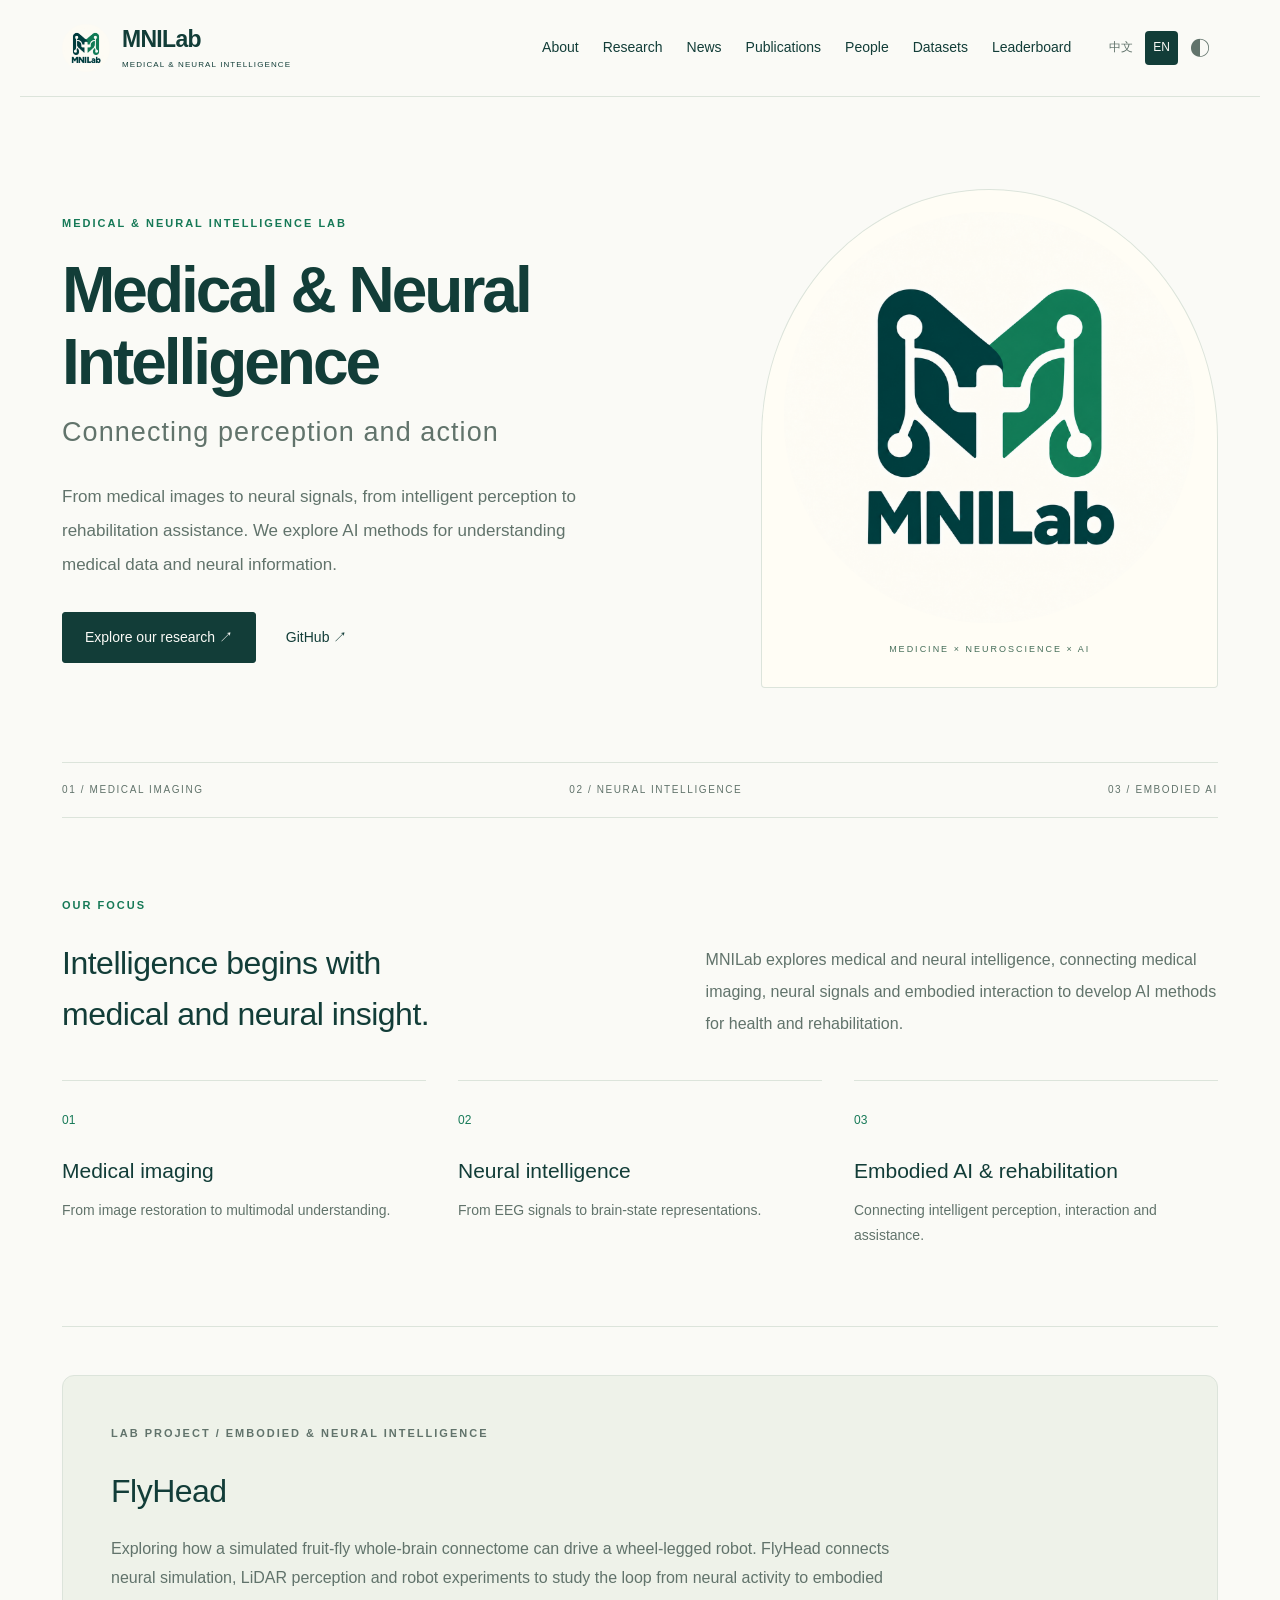
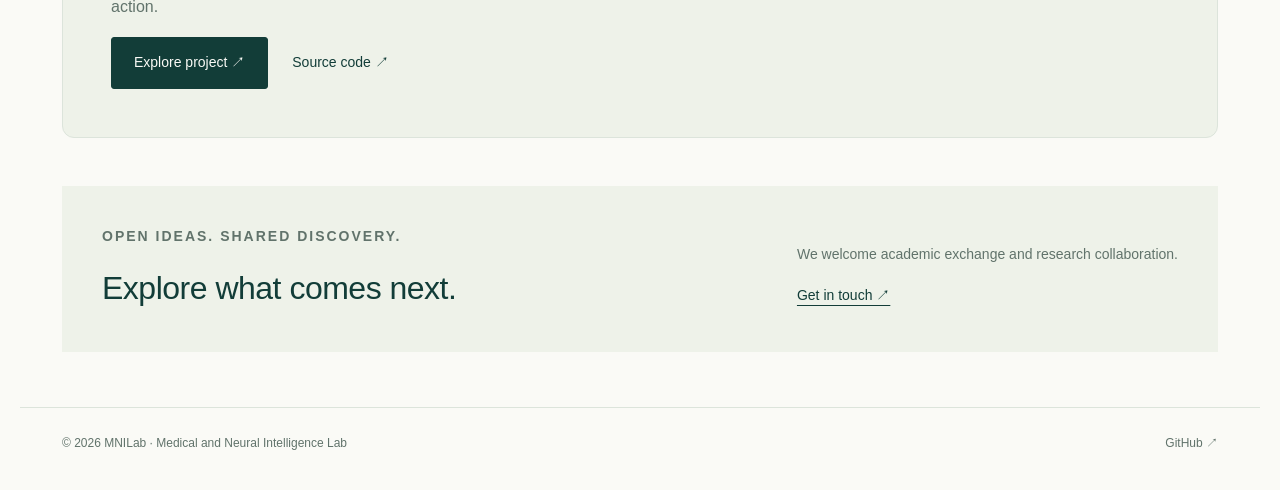
==== commit dd4da269: "Add Sifan Song and Ziyu Zhao; showcase FlyHead project" ====
--- a/index.html
+++ b/index.html
@@ -1 +1 @@
-<!doctype html><html lang="zh-CN"><head><meta charset="utf-8"><meta name="viewport" content="width=device-width,initial-scale=1"><meta name="description" content="MNILab · 医学与神经智能实验室 · Medical and Neural Intelligence Lab"><title>MNILab | 医学与神经智能实验室</title><link rel="icon" href="logo.png"><link rel="stylesheet" href="style.css"><script src="script.js" defer></script><style>.hero h1{margin-bottom:12px}.hero-tagline{font-size:27px;line-height:1.6;font-weight:400;color:var(--muted);margin:0 0 26px;letter-spacing:.04em}@media(max-width:650px){.hero-tagline{font-size:21px;letter-spacing:.02em}}</style></head><body><a class="skip" href="#main">Skip to content</a><header><a class="brand" href="#"><img src="logo.png" alt=""><strong>MNILab<span>MEDICAL & NEURAL INTELLIGENCE</span></strong></a><nav aria-label="Main navigation"><a href="#about"><span class="" data-zh="关于" data-en="About">关于</span></a><a href="research.html"><span class="" data-zh="研究" data-en="Research">研究</span></a><a href="news.html"><span class="" data-zh="动态" data-en="News">动态</span></a><a href="publications.html"><span class="" data-zh="论文" data-en="Publications">论文</span></a><a href="people.html"><span class="" data-zh="团队" data-en="People">团队</span></a><a href="datasets.html"><span data-zh="数据集" data-en="Datasets">数据集</span></a><a href="leaderboard.html"><span data-zh="榜单" data-en="Leaderboard">榜单</span></a></nav><div class="controls"><button data-lang="zh" aria-pressed="true">中文</button><button data-lang="en" aria-pressed="false">EN</button><button id="theme" aria-label="切换明暗主题" aria-pressed="false">◐</button></div></header><main id="main"><section class="hero" id="about"><div><p class="eyebrow">MEDICAL & NEURAL INTELLIGENCE LAB</p><h1 class="" data-zh="医学与神经智能" data-en="Medical &amp; Neural&lt;br&gt;Intelligence">医学与神经智能</h1><p class="hero-tagline" data-zh="连接感知与行动" data-en="Connecting perception and action">连接感知与行动</p><p class="lead" data-zh="从医学图像到神经信号，从智能感知到康复辅助。我们探索人工智能理解医学数据与神经信息的方法。" data-en="From medical images to neural signals, from intelligent perception to rehabilitation assistance. We explore AI methods for understanding medical data and neural information.">从医学图像到神经信号，从智能感知到康复辅助。我们探索人工智能理解医学数据与神经信息的方法。</p><div class="actions"><a class="button" href="research.html"><span class="" data-zh="探索研究方向 ↗" data-en="Explore our research ↗">探索研究方向 ↗</span></a><a href="https://github.com/MNILab-CN" target="_blank" rel="noopener">GitHub ↗</a></div></div><figure class="hero-mark"><img src="logo.png" alt="MNILab logo"><figcaption>MEDICINE × NEUROSCIENCE × AI</figcaption></figure></section><div class="discipline-strip"><span>01 / MEDICAL IMAGING</span><span>02 / NEURAL INTELLIGENCE</span><span>03 / EMBODIED AI</span></div><section class="overview"><div><p class="eyebrow" data-zh="我们的探索" data-en="OUR FOCUS">我们的探索</p><h2 class="" data-zh="让医学与神经信息，&lt;br&gt;成为智能的起点。" data-en="Intelligence begins with&lt;br&gt;medical and neural insight.">让医学与神经信息，<br>成为智能的起点。</h2></div><p class="" data-zh="MNILab 聚焦医学与神经智能，连接医学影像、神经信号与具身交互，探索面向健康与康复的人工智能方法。" data-en="MNILab explores medical and neural intelligence, connecting medical imaging, neural signals and embodied interaction to develop AI methods for health and rehabilitation.">MNILab 聚焦医学与神经智能，连接医学影像、神经信号与具身交互，探索面向健康与康复的人工智能方法。</p></section><div class="research-grid"><article><span class="index">01</span><h3 class="" data-zh="医学影像" data-en="Medical imaging">医学影像</h3><p class="" data-zh="从图像恢复到多模态理解。" data-en="From image restoration to multimodal understanding.">从图像恢复到多模态理解。</p></article><article><span class="index">02</span><h3 class="" data-zh="神经智能" data-en="Neural intelligence">神经智能</h3><p class="" data-zh="从脑电信号到脑状态表征。" data-en="From EEG signals to brain-state representations.">从脑电信号到脑状态表征。</p></article><article><span class="index">03</span><h3 class="" data-zh="具身与康复" data-en="Embodied AI &amp; rehabilitation">具身与康复</h3><p class="" data-zh="连接智能感知、交互与辅助。" data-en="Connecting intelligent perception, interaction and assistance.">连接智能感知、交互与辅助。</p></article></div><section class="contact"><div><p class="eyebrow">OPEN IDEAS. SHARED DISCOVERY.</p><h2 class="" data-zh="一起探索新的可能。" data-en="Explore what comes next.">一起探索新的可能。</h2></div><div><p class="" data-zh="欢迎学术交流与研究合作。" data-en="We welcome academic exchange and research collaboration.">欢迎学术交流与研究合作。</p><a href="mailto:Jf.Jacob.Wang@gmail.com"><span class="" data-zh="联系我们 ↗" data-en="Get in touch ↗">联系我们 ↗</span></a></div></section></main><footer><span>© 2026 MNILab · <span class="" data-zh="医学与神经智能实验室" data-en="Medical and Neural Intelligence Lab">医学与神经智能实验室</span></span><a href="https://github.com/MNILab-CN">GitHub ↗</a></footer></body></html>+<!doctype html><html lang="zh-CN"><head><meta charset="utf-8"><meta name="viewport" content="width=device-width,initial-scale=1"><meta name="description" content="MNILab · 医学与神经智能实验室 · Medical and Neural Intelligence Lab"><title>MNILab | 医学与神经智能实验室</title><link rel="icon" href="logo.png"><link rel="stylesheet" href="style.css"><script src="script.js" defer></script><style>.hero h1{margin-bottom:12px}.hero-tagline{font-size:27px;line-height:1.6;font-weight:400;color:var(--muted);margin:0 0 26px;letter-spacing:.04em}@media(max-width:650px){.hero-tagline{font-size:21px;letter-spacing:.02em}}.project-feature{padding:48px 0;border-top:1px solid var(--line)}.project-card{padding:clamp(24px,4vw,48px);background:var(--panel);border:1px solid var(--line);border-radius:12px}.project-card h2{margin:8px 0 18px}.project-card p{max-width:780px;color:var(--muted)}.project-card .actions{display:flex;flex-wrap:wrap;gap:24px;align-items:center}</style></head><body><a class="skip" href="#main">Skip to content</a><header><a class="brand" href="#"><img src="logo.png" alt=""><strong>MNILab<span>MEDICAL & NEURAL INTELLIGENCE</span></strong></a><nav aria-label="Main navigation"><a href="#about"><span class="" data-zh="关于" data-en="About">关于</span></a><a href="research.html"><span class="" data-zh="研究" data-en="Research">研究</span></a><a href="news.html"><span class="" data-zh="动态" data-en="News">动态</span></a><a href="publications.html"><span class="" data-zh="论文" data-en="Publications">论文</span></a><a href="people.html"><span class="" data-zh="团队" data-en="People">团队</span></a><a href="datasets.html"><span data-zh="数据集" data-en="Datasets">数据集</span></a><a href="leaderboard.html"><span data-zh="榜单" data-en="Leaderboard">榜单</span></a></nav><div class="controls"><button data-lang="zh" aria-pressed="true">中文</button><button data-lang="en" aria-pressed="false">EN</button><button id="theme" aria-label="切换明暗主题" aria-pressed="false">◐</button></div></header><main id="main"><section class="hero" id="about"><div><p class="eyebrow">MEDICAL & NEURAL INTELLIGENCE LAB</p><h1 class="" data-zh="医学与神经智能" data-en="Medical &amp; Neural&lt;br&gt;Intelligence">医学与神经智能</h1><p class="hero-tagline" data-zh="连接感知与行动" data-en="Connecting perception and action">连接感知与行动</p><p class="lead" data-zh="从医学图像到神经信号，从智能感知到康复辅助。我们探索人工智能理解医学数据与神经信息的方法。" data-en="From medical images to neural signals, from intelligent perception to rehabilitation assistance. We explore AI methods for understanding medical data and neural information.">从医学图像到神经信号，从智能感知到康复辅助。我们探索人工智能理解医学数据与神经信息的方法。</p><div class="actions"><a class="button" href="research.html"><span class="" data-zh="探索研究方向 ↗" data-en="Explore our research ↗">探索研究方向 ↗</span></a><a href="https://github.com/MNILab-CN" target="_blank" rel="noopener">GitHub ↗</a></div></div><figure class="hero-mark"><img src="logo.png" alt="MNILab logo"><figcaption>MEDICINE × NEUROSCIENCE × AI</figcaption></figure></section><div class="discipline-strip"><span>01 / MEDICAL IMAGING</span><span>02 / NEURAL INTELLIGENCE</span><span>03 / EMBODIED AI</span></div><section class="overview"><div><p class="eyebrow" data-zh="我们的探索" data-en="OUR FOCUS">我们的探索</p><h2 class="" data-zh="让医学与神经信息，&lt;br&gt;成为智能的起点。" data-en="Intelligence begins with&lt;br&gt;medical and neural insight.">让医学与神经信息，<br>成为智能的起点。</h2></div><p class="" data-zh="MNILab 聚焦医学与神经智能，连接医学影像、神经信号与具身交互，探索面向健康与康复的人工智能方法。" data-en="MNILab explores medical and neural intelligence, connecting medical imaging, neural signals and embodied interaction to develop AI methods for health and rehabilitation.">MNILab 聚焦医学与神经智能，连接医学影像、神经信号与具身交互，探索面向健康与康复的人工智能方法。</p></section><div class="research-grid"><article><span class="index">01</span><h3 class="" data-zh="医学影像" data-en="Medical imaging">医学影像</h3><p class="" data-zh="从图像恢复到多模态理解。" data-en="From image restoration to multimodal understanding.">从图像恢复到多模态理解。</p></article><article><span class="index">02</span><h3 class="" data-zh="神经智能" data-en="Neural intelligence">神经智能</h3><p class="" data-zh="从脑电信号到脑状态表征。" data-en="From EEG signals to brain-state representations.">从脑电信号到脑状态表征。</p></article><article><span class="index">03</span><h3 class="" data-zh="具身与康复" data-en="Embodied AI &amp; rehabilitation">具身与康复</h3><p class="" data-zh="连接智能感知、交互与辅助。" data-en="Connecting intelligent perception, interaction and assistance.">连接智能感知、交互与辅助。</p></article></div><section class="project-feature"><article class="project-card"><p class="eyebrow" data-zh="实验室项目 / 具身与神经智能" data-en="LAB PROJECT / EMBODIED &amp; NEURAL INTELLIGENCE">LAB PROJECT / EMBODIED &amp; NEURAL INTELLIGENCE</p><h2 data-zh="FlyHead · 刑天" data-en="FlyHead">FlyHead</h2><p data-zh="探索果蝇全脑连接组仿真与轮腿机器人控制的结合。项目连接神经仿真、激光雷达感知与机器人实验，研究从神经活动到具身行动的闭环。" data-en="Exploring how a simulated fruit-fly whole-brain connectome can drive a wheel-legged robot. FlyHead connects neural simulation, LiDAR perception and robot experiments to study the loop from neural activity to embodied action.">Exploring how a simulated fruit-fly whole-brain connectome can drive a wheel-legged robot. FlyHead connects neural simulation, LiDAR perception and robot experiments to study the loop from neural activity to embodied action.</p><div class="actions"><a class="button" href="https://flyhead.live/" data-zh="探索项目 ↗" data-en="Explore project ↗">Explore project ↗</a><a href="https://github.com/12sqawdwq/FlyHead" data-zh="开源代码 ↗" data-en="Source code ↗">Source code ↗</a></div></article></section><section class="contact"><div><p class="eyebrow">OPEN IDEAS. SHARED DISCOVERY.</p><h2 class="" data-zh="一起探索新的可能。" data-en="Explore what comes next.">一起探索新的可能。</h2></div><div><p class="" data-zh="欢迎学术交流与研究合作。" data-en="We welcome academic exchange and research collaboration.">欢迎学术交流与研究合作。</p><a href="mailto:Jf.Jacob.Wang@gmail.com"><span class="" data-zh="联系我们 ↗" data-en="Get in touch ↗">联系我们 ↗</span></a></div></section></main><footer><span>© 2026 MNILab · <span class="" data-zh="医学与神经智能实验室" data-en="Medical and Neural Intelligence Lab">医学与神经智能实验室</span></span><a href="https://github.com/MNILab-CN">GitHub ↗</a></footer></body></html>
